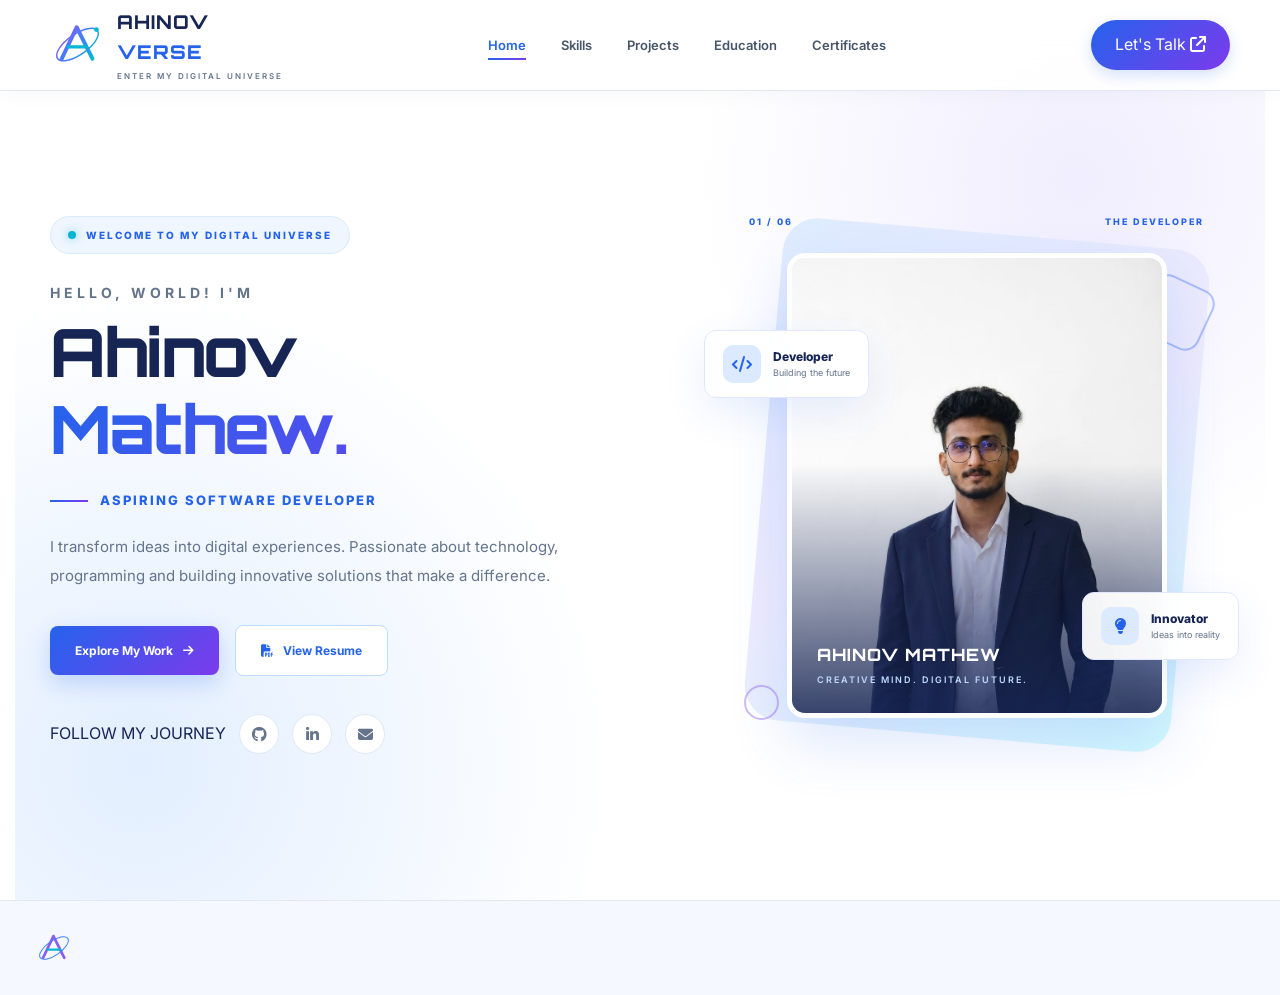
==== index.html @ 9f6d7b04 "initial commit" ====
<!DOCTYPE html>
<html lang="en">

<head>
    <meta charset="UTF-8">
    <meta name="viewport" content="width=device-width, initial-scale=1.0">

    <title>AhinovVerse | Ahinov Mathew Joseph</title>

    <meta name="description"
        content="Ahinov Mathew - Aspiring Software Developer Portfolio">

    <!-- Google Fonts -->
    <link rel="preconnect" href="https://fonts.googleapis.com">
    <link rel="preconnect" href="https://fonts.gstatic.com" crossorigin>

    <link href="https://fonts.googleapis.com/css2?family=Inter:wght@400;500;600;700;800&family=Orbitron:wght@500;600;700;800&display=swap"
        rel="stylesheet">

    <!-- Font Awesome -->
    <link rel="stylesheet"
        href="https://cdnjs.cloudflare.com/ajax/libs/font-awesome/6.7.2/css/all.min.css">

    <!-- CSS -->
    <link rel="stylesheet" href="Assets/css/style.css">
</head>

<body>

    <!-- BACKGROUND -->
    <div class="background-glow glow-one"></div>
    <div class="background-glow glow-two"></div>

    <!-- NAVIGATION -->
    <header class="header">

        <nav class="navbar">

            <!-- CUSTOM AHINOVERSE LOGO -->
            <a href="index.html" class="brand-logo">

                <svg class="brand-symbol" viewBox="0 0 70 70"
                    xmlns="http://www.w3.org/2000/svg">

                    <defs>
                        <linearGradient id="logoGradient" x1="0" y1="0" x2="1" y2="1">
                            <stop offset="0%" stop-color="#8B5CF6"/>
                            <stop offset="55%" stop-color="#3B82F6"/>
                            <stop offset="100%" stop-color="#06B6D4"/>
                        </linearGradient>
                    </defs>

                    <path d="M15 53 L34 13 L54 53"
                        fill="none"
                        stroke="url(#logoGradient)"
                        stroke-width="5"
                        stroke-linecap="round"
                        stroke-linejoin="round"/>

                    <path d="M23 38 H46"
                        stroke="#06B6D4"
                        stroke-width="4"
                        stroke-linecap="round"/>

                    <ellipse cx="35" cy="35" rx="31" ry="13"
                        transform="rotate(-35 35 35)"
                        fill="none"
                        stroke="url(#logoGradient)"
                        stroke-width="1.8"/>

                    <circle cx="59" cy="16" r="3"
                        fill="#06B6D4"/>

                </svg>

                <span class="brand-name">
                    AHINOV<span>VERSE</span>
                    <small>ENTER MY DIGITAL UNIVERSE</small>
                </span>

            </a>


            <!-- NAVIGATION LINKS -->
            <ul class="nav-links" id="navLinks">

                <li><a href="#home" class="active">Home</a></li>
              
                <li><a href="skills.html">Skills</a></li>
                <li><a href="project.html">Projects</a></li>
                <li><a href="education.html">Education</a></li>
                 <li><a href="certificates.html">Certificates</a></li>
               

            </ul>


            <a href="contact.html" class="nav-button">
                Let's Talk
                <i class="fa-solid fa-arrow-up-right-from-square"></i>
            </a>


            <button class="menu-toggle" id="menuToggle"
                aria-label="Toggle navigation">
                <i class="fa-solid fa-bars"></i>
            </button>

        </nav>

    </header>


    <main>

        <!-- HERO SECTION -->
        <section class="hero" id="home">

            <!-- LEFT CONTENT -->
            <div class="hero-content">

                <div class="hero-label">
                    <span class="status-dot"></span>
                    WELCOME TO MY DIGITAL UNIVERSE
                </div>

                <p class="hero-greeting">HELLO, WORLD! I'M</p>

                <h1>
                    Ahinov
                    <span>Mathew.</span>
                </h1>

                <div class="hero-role">
                    <span class="role-line"></span>
                    ASPIRING SOFTWARE DEVELOPER
                </div>

                <p class="hero-description">
                    I transform ideas into digital experiences.
                    Passionate about technology, programming and
                    building innovative solutions that make a difference.
                </p>


                <!-- BUTTONS -->
                <div class="hero-buttons">

                    <a href="project.html" class="primary-button">
                        Explore My Work
                        <i class="fa-solid fa-arrow-right"></i>
                    </a>

                    <a href="Assets/document/Ahinov_Mathew Resume.pdf"
                        class="secondary-button" target="_blank">
                        <i class="fa-solid fa-file-pdf"></i>
                        View Resume
                    </a>

                </div>


                <!-- SOCIAL LINKS -->
                <div class="hero-socials">

                    <span>FOLLOW MY JOURNEY</span>

                    <a href="#" aria-label="GitHub">
                        <i class="fa-brands fa-github"></i>
                    </a>

                    <a href="https://www.linkedin.com/in/ahinov-mathew-joseph-a718a8434?utm_source=share_via&utm_content=profile&utm_medium=member_android" aria-label="LinkedIn">
                        <i class="fa-brands fa-linkedin-in"></i>
                    </a>

                    <a href="#contact" aria-label="Email">
                        <i class="fa-solid fa-envelope"></i>
                    </a>

                </div>

            </div>


            <!-- RIGHT PROFILE SECTION -->
            <div class="hero-visual">

                <div class="visual-background"></div>

                <div class="visual-top-label">
                    <span>01 / 06</span>
                    <span>THE DEVELOPER</span>
                </div>

                <div class="profile-frame">

                    <img src="Assets/images/profile/Ahinov1.jpeg"
                        alt="Ahinov Mathew"
                        class="profile-image">

                    <div class="image-overlay"></div>

                    <div class="image-caption">
                        <span>AHINOV MATHEW</span>
                        <small>CREATIVE MIND. DIGITAL FUTURE.</small>
                    </div>

                </div>


                <!-- FLOATING ELEMENTS -->
                <div class="floating-tag tag-one">
                    <i class="fa-solid fa-code"></i>
                    <div>
                        <strong>Developer</strong>
                        <small>Building the future</small>
                    </div>
                </div>

                <div class="floating-tag tag-two">
                    <i class="fa-solid fa-lightbulb"></i>
                    <div>
                        <strong>Innovator</strong>
                        <small>Ideas into reality</small>
                    </div>
                </div>

                <div class="visual-decoration decoration-one"></div>
                <div class="visual-decoration decoration-two"></div>

            </div>

        </section>


        <!-- FOOTER -->
        <footer class="footer">

            <a href="index.html" class="brand-logo footer-logo">

                <svg class="brand-symbol" viewBox="0 0 70 70"
                    xmlns="http://www.w3.org/2000/svg">

                    <path d="M15 53 L34 13 L54 53"
                        fill="none"
                        stroke="#8B5CF6"
                        stroke-width="5"
                        stroke-linecap="round"
                        stroke-linejoin="round"/>

                    <path d="M23 38 H46"
                        stroke="#06B6D4"
                        stroke-width="4"
                        stroke-linecap="round"/>

                    <ellipse cx="35" cy="35" rx="31" ry="13"
                        transform="rotate(-35 35 35)"
                        fill="none"
                        stroke="#3B82F6"
                        stroke-width="1.8"/>

                </svg>

               
        </footer>

    </main>


    <!-- JAVASCRIPT -->
    <script src="Assets/javascript/script.js"></script>

</body>
</html>
---- Assets/css/style.css ----
/* =========================================
   AHINOVERSE - PREMIUM BRIGHT THEME
   White | Electric Blue | Lavender
========================================= */

/* ---------- ROOT VARIABLES ---------- */

:root {
    --background: #FFFFFF;
    --background-light: #F5F8FF;
    --background-blue: #EAF2FF;

    --primary: #2563EB;
    --primary-dark: #1D4ED8;
    --secondary: #7C3AED;
    --accent: #06B6D4;

    --text: #172554;
    --text-light: #64748B;
    --white: #FFFFFF;

    --border: #E2E8F0;

    --shadow: 0 15px 40px rgba(37, 99, 235, 0.10);
    --gradient: linear-gradient(135deg, #2563EB, #7C3AED);
}

/* ---------- RESET ---------- */

* {
    margin: 0;
    padding: 0;
    box-sizing: border-box;
}

html {
    scroll-behavior: smooth;
    scroll-padding-top: 100px;
}

body {
    font-family: 'Inter', sans-serif;
    background: var(--background);
    color: var(--text);
    overflow-x: hidden;
    line-height: 1.6;
}

a {
    text-decoration: none;
    color: inherit;
}

button {
    font-family: inherit;
}

img {
    max-width: 100%;
    display: block;
}

/* ---------- HEADER ---------- */

.header {
    width: 100%;
    position: fixed;
    top: 0;
    left: 0;
    z-index: 1000;

    background: rgba(255, 255, 255, 0.92);
    backdrop-filter: blur(18px);

    border-bottom: 1px solid var(--border);
    box-shadow: 0 3px 20px rgba(15, 23, 42, 0.03);
}

.navbar {
    max-width: 1250px;
    height: 90px;
    margin: auto;
    padding: 0 35px;

    display: flex;
    align-items: center;
    justify-content: space-between;
}

/* ---------- LOGO ---------- */

.brand-logo {
    display: flex;
    align-items: center;
    gap: 12px;
}

.brand-symbol {
    width: 55px;
    height: 55px;
    flex-shrink: 0;
}

.brand-name {
    display: flex;
    flex-direction: column;

    font-family: 'Orbitron', sans-serif;
    font-size: 19px;
    font-weight: 800;
    letter-spacing: 1px;
    color: var(--text);
}

.brand-name span {
    display: inline;
    color: var(--primary);
}

.brand-name small {
    font-family: 'Inter', sans-serif;
    font-size: 8px;
    font-weight: 600;
    letter-spacing: 2px;
    color: var(--text-light);
    margin-top: 3px;
}

/* ---------- NAVIGATION ---------- */

.nav-links {
    display: flex;
    align-items: center;
    gap: 35px;
    list-style: none;
}

.nav-links a {
    font-size: 13px;
    font-weight: 600;
    color: #475569;
    transition: 0.3s ease;
    position: relative;
}

.nav-links a:hover,
.nav-links a.active {
    color: var(--primary);
}

.nav-links a:not(.nav-button)::after {
    content: "";
    position: absolute;
    left: 0;
    bottom: -7px;

    width: 0;
    height: 2px;

    background: var(--gradient);
    transition: width 0.3s ease;
}

.nav-links a:not(.nav-button):hover::after,
.nav-links a.active::after {
    width: 100%;
}

.nav-button {
    padding: 12px 24px;
    border-radius: 30px;

    background: var(--gradient);
    color: var(--white) !important;

    box-shadow: 0 5px 15px rgba(37, 99, 235, 0.2);
    transition: 0.3s ease;
}

.nav-button:hover {
    transform: translateY(-3px);
    box-shadow: 0 9px 22px rgba(37, 99, 235, 0.3);
}

/* ---------- MOBILE MENU ---------- */

.menu-toggle {
    display: none;
    background: none;
    border: none;
    color: var(--primary);
    font-size: 25px;
    cursor: pointer;
}

/* =========================================
   HERO SECTION
========================================= */

.hero {
    max-width: 1250px;
    min-height: 100vh;

    margin: auto;
    padding: 145px 35px 75px;

    display: grid;
    grid-template-columns: 1.1fr 0.9fr;
    align-items: center;
    gap: 55px;

    position: relative;

    background:
        radial-gradient(
            circle at 85% 20%,
            rgba(237, 233, 254, 0.8),
            transparent 30%
        ),
        radial-gradient(
            circle at 10% 85%,
            rgba(219, 234, 254, 0.8),
            transparent 35%
        ),
        #FFFFFF;
}

/* ---------- HERO TEXT ---------- */

.hero-content {
    position: relative;
    z-index: 2;
}

.hero-label {
    display: inline-flex;
    align-items: center;
    gap: 10px;

    padding: 10px 17px;
    border-radius: 30px;

    background: #EFF6FF;
    border: 1px solid #DBEAFE;

    color: var(--primary);
    font-size: 10px;
    font-weight: 800;
    letter-spacing: 2px;

    margin-bottom: 28px;
}

.status-dot {
    width: 8px;
    height: 8px;
    border-radius: 50%;

    background: #06B6D4;
    box-shadow: 0 0 10px rgba(6, 182, 212, 0.5);
}

.hero-greeting {
    color: var(--text-light);
    font-size: 14px;
    font-weight: 700;
    letter-spacing: 4px;
    margin-bottom: 10px;
}

.hero-content h1 {
    font-family: 'Orbitron', sans-serif;
    font-size: clamp(42px, 5.2vw, 68px);
    line-height: 1.15;
    font-weight: 800;
    letter-spacing: -2px;

    color: var(--text);
    margin-bottom: 23px;
}

.hero-content h1 span {
    display: block;
    background: var(--gradient);

    -webkit-background-clip: text;
    background-clip: text;
    -webkit-text-fill-color: transparent;
}

.hero-role {
    display: flex;
    align-items: center;
    gap: 12px;

    color: var(--primary);
    font-size: 13px;
    font-weight: 800;
    letter-spacing: 2px;

    margin-bottom: 22px;
}

.role-line {
    width: 38px;
    height: 2px;
    background: var(--gradient);
}

.hero-description {
    max-width: 520px;

    font-size: 15px;
    line-height: 1.9;
    color: var(--text-light);

    margin-bottom: 35px;
}

/* ---------- HERO BUTTONS ---------- */

.hero-buttons {
    display: flex;
    align-items: center;
    gap: 16px;
    flex-wrap: wrap;

    margin-bottom: 38px;
}

.primary-button,
.secondary-button {
    display: inline-flex;
    align-items: center;
    justify-content: center;
    gap: 10px;

    padding: 15px 25px;
    border-radius: 8px;

    font-size: 12px;
    font-weight: 700;

    transition: 0.3s ease;
}

.primary-button {
    color: var(--white);
    background: var(--gradient);

    box-shadow: 0 8px 22px rgba(37, 99, 235, 0.22);
}

.primary-button:hover {
    transform: translateY(-4px);
    box-shadow: 0 12px 28px rgba(37, 99, 235, 0.3);
}

.secondary-button {
    color: var(--primary);
    background: var(--white);

    border: 1px solid #BFDBFE;
}

.secondary-button:hover {
    background: #EFF6FF;
    border-color: var(--primary);
    transform: translateY(-4px);
}

/* ---------- SOCIAL LINKS ---------- */

.hero-socials {
    display: flex;
    align-items: center;
    gap: 13px;
}

.hero-socials a {
    width: 40px;
    height: 40px;

    display: flex;
    align-items: center;
    justify-content: center;

    border-radius: 50%;
    border: 1px solid var(--border);

    background: var(--white);
    color: var(--text-light);

    font-size: 15px;
    transition: 0.3s ease;
}

.hero-socials a:hover {
    color: var(--white);
    background: var(--gradient);
    border-color: transparent;

    transform: translateY(-4px);
    box-shadow: 0 7px 18px rgba(37, 99, 235, 0.2);
}

/* =========================================
   PROFILE IMAGE SECTION
========================================= */

.hero-visual {
    position: relative;

    width: 100%;
    max-width: 475px;
    height: 560px;

    margin: auto;

    display: flex;
    align-items: center;
    justify-content: center;
}

.visual-background {
    position: absolute;

    width: 90%;
    height: 90%;

    border-radius: 35px;

    background: linear-gradient(
        145deg,
        #DBEAFE,
        #EDE9FE,
        #CFFAFE
    );

    transform: rotate(5deg);
    opacity: 0.9;
}

.visual-top-label {
    position: absolute;
    top: 10px;
    left: 10px;
    right: 10px;

    display: flex;
    justify-content: space-between;

    color: var(--primary);
    font-size: 9px;
    font-weight: 800;
    letter-spacing: 2px;

    z-index: 5;
}

.profile-frame {
    position: relative;

    width: 80%;
    height: 465px;

    border-radius: 18px;
    overflow: hidden;

    background: #F0F5FF;
    border: 5px solid var(--white);

    box-shadow: 0 25px 60px rgba(37, 99, 235, 0.16);

    z-index: 2;
}

.profile-image {
    width: 100%;
    height: 100%;

    object-fit: cover;
    object-position: center top;

    transition: transform 0.6s ease;
}

.profile-frame:hover .profile-image {
    transform: scale(1.05);
}

/* ---------- IMAGE OVERLAY ---------- */

.image-overlay {
    position: absolute;
    inset: 0;

    background: linear-gradient(
        to top,
        rgba(23, 37, 84, 0.85),
        transparent 55%
    );
}

.image-caption {
    position: absolute;
    bottom: 25px;
    left: 25px;

    display: flex;
    flex-direction: column;
    gap: 5px;

    color: var(--white);
}

.image-caption span {
    font-family: 'Orbitron', sans-serif;
    font-size: 17px;
    font-weight: 800;
    letter-spacing: 1px;
}

.image-caption small {
    font-size: 9px;
    font-weight: 600;
    letter-spacing: 2px;
    color: #BFDBFE;
}

/* ---------- FLOATING LABELS ---------- */

.floating-tag {
    position: absolute;

    display: flex;
    align-items: center;
    gap: 12px;

    padding: 14px 18px;

    background: rgba(255, 255, 255, 0.95);
    border: 1px solid #E0E7FF;

    border-radius: 12px;

    box-shadow: var(--shadow);
    backdrop-filter: blur(10px);

    z-index: 5;

    animation: float 4s ease-in-out infinite;
}

.floating-tag i {
    width: 38px;
    height: 38px;

    display: flex;
    align-items: center;
    justify-content: center;

    border-radius: 10px;

    color: var(--primary);
    background: #DBEAFE;

    font-size: 16px;
}

.floating-tag strong {
    display: block;
    color: var(--text);
    font-size: 12px;
    font-weight: 800;
}

.floating-tag small {
    display: block;
    color: var(--text-light);
    font-size: 9px;
}

.tag-one {
    top: 125px;
    left: -35px;
}

.tag-two {
    bottom: 105px;
    right: -25px;
    animation-delay: 1.5s;
}

/* ---------- IMAGE DECORATIONS ---------- */

.visual-decoration {
    position: absolute;
    border: 2px solid var(--primary);
    opacity: 0.35;
    z-index: 1;
}

.decoration-one {
    width: 65px;
    height: 65px;

    top: 75px;
    right: 5px;

    border-radius: 15px;
    transform: rotate(25deg);
}

.decoration-two {
    width: 35px;
    height: 35px;

    bottom: 45px;
    left: 5px;

    border-radius: 50%;
    border-color: var(--secondary);
}

/* ---------- FLOAT ANIMATION ---------- */

@keyframes float {
    0%, 100% {
        transform: translateY(0);
    }

    50% {
        transform: translateY(-12px);
    }
}

/* =========================================
   FOOTER
========================================= */

footer {
    width: 100%;

    padding: 28px 35px;

    background: var(--background-light);
    border-top: 1px solid var(--border);
}

.footer-content {
    max-width: 1250px;
    margin: auto;

    display: flex;
    align-items: center;
    justify-content: space-between;
    gap: 20px;
    flex-wrap: wrap;
}

.footer-logo {
    display: flex;
    align-items: center;
    gap: 10px;
}

.footer-logo svg {
    width: 38px;
    height: 38px;
}

.footer-logo span {
    font-family: 'Orbitron', sans-serif;
    color: var(--text);
    font-size: 14px;
    font-weight: 800;
    letter-spacing: 1px;
}

.copyright {
    color: var(--text-light);
    font-size: 11px;
}

.footer-links {
    display: flex;
    gap: 20px;
    flex-wrap: wrap;
}

.footer-links a {
    color: var(--text-light);
    font-size: 11px;
    font-weight: 600;
    transition: 0.3s ease;
}

.footer-links a:hover {
    color: var(--primary);
}

/* =========================================
   SCROLLBAR
========================================= */

::-webkit-scrollbar {
    width: 8px;
}

::-webkit-scrollbar-track {
    background: #F1F5F9;
}

::-webkit-scrollbar-thumb {
    background: linear-gradient(
        var(--primary),
        var(--secondary)
    );

    border-radius: 10px;
}

/* =========================================
   SELECTION
========================================= */

::selection {
    background: #DBEAFE;
    color: var(--primary-dark);
}

/* =========================================
   RESPONSIVE DESIGN
========================================= */

/* ---------- TABLETS ---------- */

@media (max-width: 950px) {

    .navbar {
        padding: 0 25px;
    }

    .nav-links {
        gap: 20px;
    }

    .hero {
        grid-template-columns: 1fr 0.85fr;
        gap: 25px;
        padding-left: 25px;
        padding-right: 25px;
    }

    .hero-content h1 {
        font-size: 48px;
    }

    .hero-visual {
        height: 500px;
    }

    .profile-frame {
        height: 410px;
    }

    .tag-one {
        left: -15px;
    }

    .tag-two {
        right: -10px;
    }
}

/* ---------- MOBILE MENU ---------- */

@media (max-width: 720px) {

    .navbar {
        height: 75px;
        padding: 0 20px;
    }

    .brand-symbol {
        width: 45px;
        height: 45px;
    }

    .brand-name {
        font-size: 16px;
    }

    .menu-toggle {
        display: block;
        z-index: 1001;
    }

    .nav-links {
        position: absolute;
        top: 75px;
        left: 0;

        width: 100%;

        display: none;
        flex-direction: column;
        align-items: center;

        gap: 25px;
        padding: 30px 20px;

        background: var(--white);
        border-bottom: 1px solid var(--border);

        box-shadow: 0 12px 25px rgba(15, 23, 42, 0.08);
    }

    .nav-links.show {
        display: flex;
    }

    .hero {
        grid-template-columns: 1fr;

        padding: 120px 25px 65px;
        gap: 55px;
    }

    .hero-content {
        text-align: center;
    }

    .hero-label {
        font-size: 9px;
    }

    .hero-content h1 {
        font-size: 49px;
    }

    .hero-role {
        justify-content: center;
    }

    .hero-description {
        margin-left: auto;
        margin-right: auto;
    }

    .hero-buttons,
    .hero-socials {
        justify-content: center;
    }

    .hero-visual {
        max-width: 440px;
        height: 510px;
        width: 100%;
    }

    .profile-frame {
        width: 78%;
        height: 420px;
    }

    .tag-one {
        left: 0;
    }

    .tag-two {
        right: 0;
    }

    .footer-content {
        justify-content: center;
        text-align: center;
    }

    .footer-links {
        justify-content: center;
    }
}

/* ---------- SMALL MOBILE ---------- */

@media (max-width: 420px) {

    .navbar {
        padding: 0 15px;
    }

    .brand-name {
        font-size: 14px;
    }

    .brand-name small {
        font-size: 7px;
    }

    .hero {
        padding: 110px 18px 55px;
    }

    .hero-content h1 {
        font-size: 40px;
    }

    .hero-greeting {
        font-size: 12px;
    }

    .hero-role {
        font-size: 10px;
    }

    .hero-description {
        font-size: 13px;
    }

    .hero-buttons {
        flex-direction: column;
        width: 100%;
    }

    .primary-button,
    .secondary-button {
        width: 100%;
    }

    .hero-visual {
        height: 440px;
        width: 100%;
    }

    .profile-frame {
        width: 82%;
        height: 365px;
    }

    .floating-tag {
        padding: 10px;
        gap: 8px;
    }

    .floating-tag i {
        width: 30px;
        height: 30px;
        font-size: 13px;
    }

    .floating-tag strong {
        font-size: 10px;
    }

    .floating-tag small {
        font-size: 8px;
    }

    .tag-one {
        left: -5px;
        top: 90px;
    }

    .tag-two {
        right: -5px;
        bottom: 65px;
    }

    .image-caption {
        left: 15px;
        bottom: 18px;
    }

    .image-caption span {
        font-size: 13px;
    }

    .image-caption small {
        font-size: 7px;
    }

    footer {
        padding: 25px 15px;
    }
}

/* =========================================
   OPTIONAL SECTION STYLES
   For future portfolio sections
========================================= */

.section {
    padding: 90px 35px;
}

.section-light {
    background: var(--background-light);
}

.section-title {
    color: var(--text);
    font-family: 'Orbitron', sans-serif;
    font-size: 32px;
    font-weight: 800;
    text-align: center;
    margin-bottom: 15px;
}

.section-subtitle {
    color: var(--text-light);
    font-size: 14px;
    text-align: center;
    max-width: 600px;
    margin: 0 auto 45px;
}

.section-title span {
    color: var(--primary);
}

/* ---------- GENERAL CARDS ---------- */

.portfolio-card {
    background: var(--white);
    border: 1px solid var(--border);
    border-radius: 15px;
    padding: 25px;

    box-shadow: 0 8px 25px rgba(15, 23, 42, 0.04);
    transition: 0.3s ease;
}

.portfolio-card:hover {
    transform: translateY(-7px);
    border-color: #BFDBFE;
    box-shadow: var(--shadow);
}

/* ---------- REVEAL ANIMATION ---------- */

.reveal {
    opacity: 0;
    transform: translateY(25px);
    transition: all 0.7s ease;
}

.reveal.active {
    opacity: 1;
    transform: translateY(0);
}
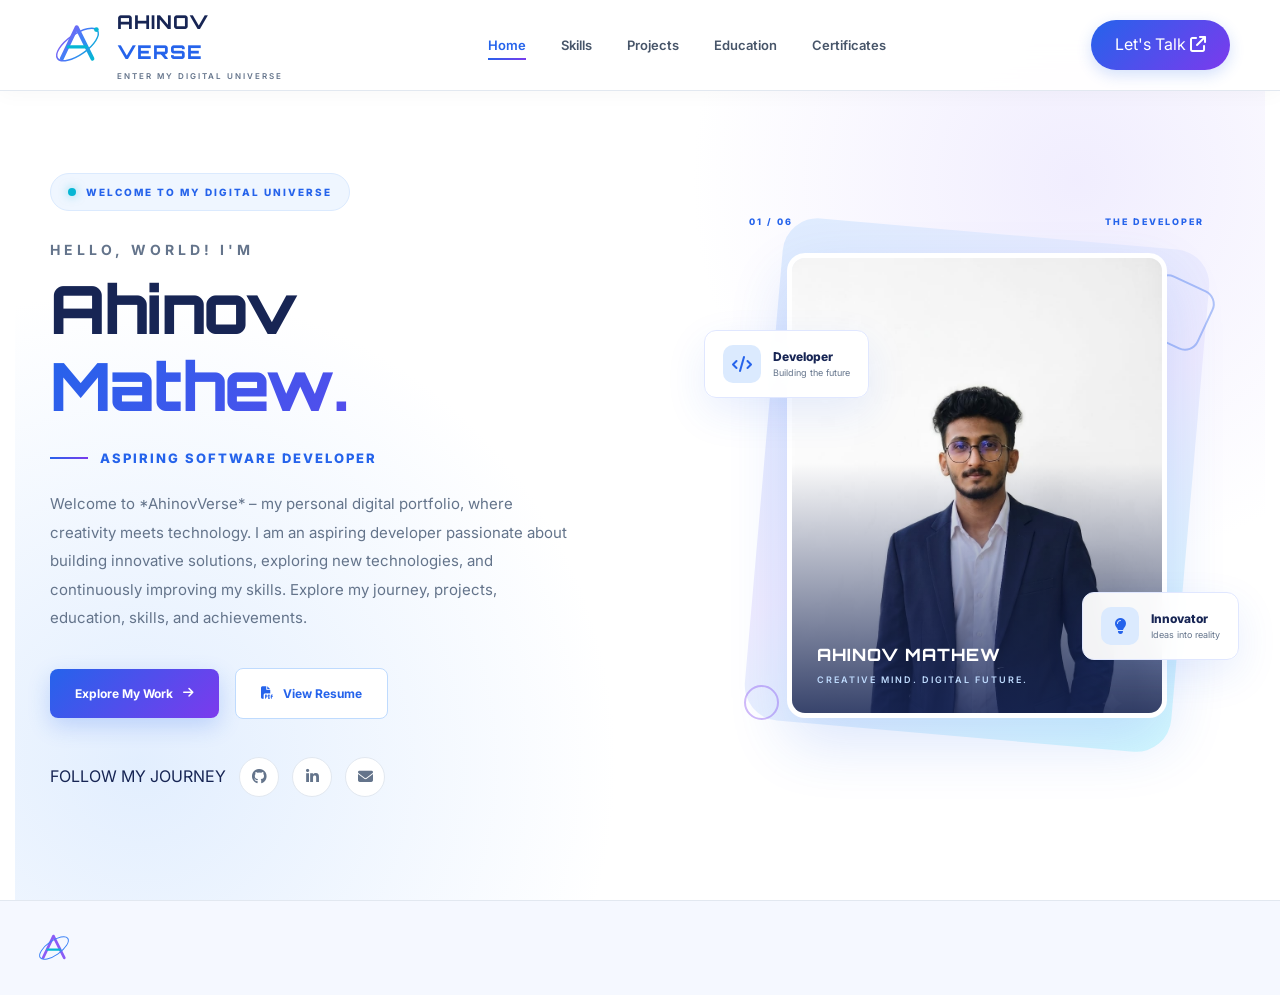
==== commit 243a7a16: "description changed" ====
--- a/index.html
+++ b/index.html
@@ -138,9 +138,10 @@
                 </div>
 
                 <p class="hero-description">
-                    I transform ideas into digital experiences.
-                    Passionate about technology, programming and
-                    building innovative solutions that make a difference.
+                    Welcome to *AhinovVerse* – 
+                    my personal digital portfolio, where creativity meets technology. 
+                    I am an aspiring developer passionate about building innovative solutions, exploring new technologies, and continuously improving my skills. 
+                    Explore my journey, projects, education, skills, and achievements.
                 </p>
 
 
